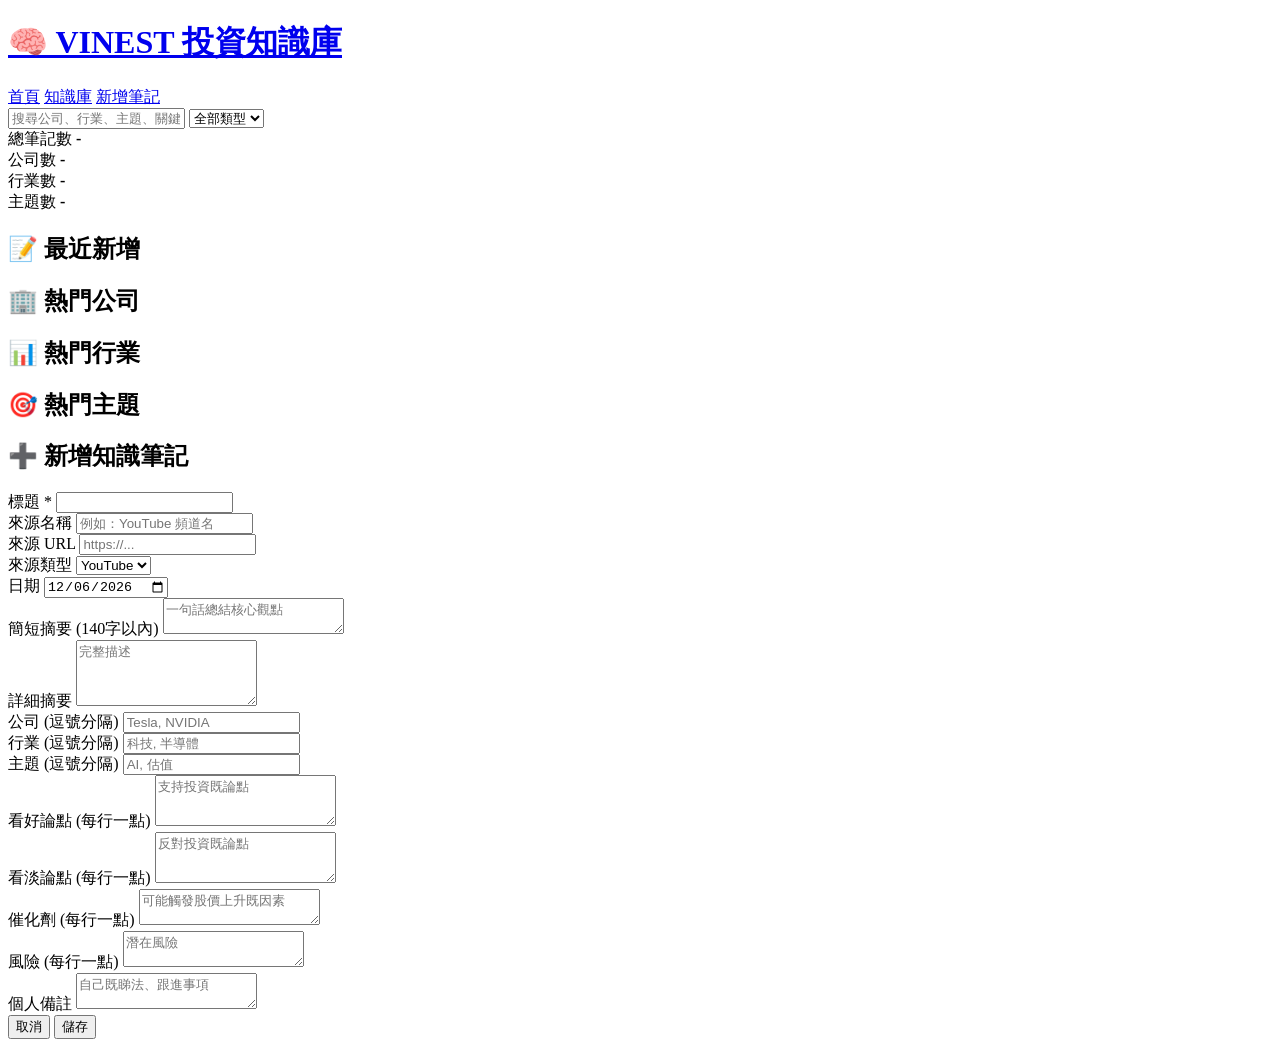
==== index.html @ 6777007d "init deploy" ====
<!DOCTYPE html>
<html lang="zh-HK">
<head>
  <meta charset="UTF-8">
  <meta name="viewport" content="width=device-width, initial-scale=1.0">
  <title>VINEST YouTube 投資知識庫</title>
  <link rel="stylesheet" href="styles.css?v=21">
</head>
<body>
  <div class="container">
    <header>
      <h1><a href="index.html">🧠 VINEST 投資知識庫</a></h1>
      <nav>
        <a href="index.html" class="active">首頁</a>
        <a href="library.html">知識庫</a>
        <a href="#" onclick="openAddModal()">新增筆記</a>
      </nav>
    </header>

    <!-- Search -->
    <div class="search-bar">
      <input type="text" id="searchInput" placeholder="搜尋公司、行業、主題、關鍵詞..." oninput="handleSearch()">
      <select id="typeFilter" onchange="handleSearch()">
        <option value="">全部類型</option>
        <option value="youtube">YouTube</option>
        <option value="note">筆記</option>
        <option value="report">報告</option>
            <option value="pdf">PDF</option>
      </select>
    </div>

    <!-- KPI Cards -->
    <div class="kpi-grid">
      <div class="kpi-card">
        <label>總筆記數</label>
        <strong id="kpiTotal">-</strong>
      </div>
      <div class="kpi-card">
        <label>公司數</label>
        <strong id="kpiCompanies">-</strong>
      </div>
      <div class="kpi-card">
        <label>行業數</label>
        <strong id="kpiSectors">-</strong>
      </div>
      <div class="kpi-card">
        <label>主題數</label>
        <strong id="kpiThemes">-</strong>
      </div>
    </div>

    <!-- Recent Entries -->
    <section class="section">
      <h2>📝 最近新增</h2>
      <div class="card-grid" id="recentGrid"></div>
    </section>

    <!-- Top Companies -->
    <section class="section">
      <h2>🏢 熱門公司</h2>
      <div class="card-grid" id="companyGrid"></div>
    </section>

    <!-- Top Sectors -->
    <section class="section">
      <h2>📊 熱門行業</h2>
      <div class="card-grid" id="sectorGrid"></div>
    </section>

    <!-- Top Themes -->
    <section class="section">
      <h2>🎯 熱門主題</h2>
      <div class="card-grid" id="themeGrid"></div>
    </section>
  </div>

  <!-- Add Modal -->
  <div class="modal-overlay" id="addModal">
    <div class="modal">
      <h2>➕ 新增知識筆記</h2>
      <form id="addForm" onsubmit="handleAdd(event)">
        <div class="form-group">
          <label>標題 *</label>
          <input type="text" name="title" required>
        </div>
        <div class="form-group">
          <label>來源名稱</label>
          <input type="text" name="source_name" placeholder="例如：YouTube 頻道名">
        </div>
        <div class="form-group">
          <label>來源 URL</label>
          <input type="url" name="source_url" placeholder="https://...">
        </div>
        <div class="form-group">
          <label>來源類型</label>
          <select name="source_type">
            <option value="youtube">YouTube</option>
            <option value="note">筆記</option>
            <option value="report">報告</option>
            <option value="pdf">PDF</option>
          </select>
        </div>
        <div class="form-group">
          <label>日期</label>
          <input type="date" name="date" id="dateInput">
        </div>
        <div class="form-group">
          <label>簡短摘要 (140字以內)</label>
          <textarea name="summary_short" rows="2" placeholder="一句話總結核心觀點"></textarea>
        </div>
        <div class="form-group">
          <label>詳細摘要</label>
          <textarea name="summary_long" rows="4" placeholder="完整描述"></textarea>
        </div>
        <div class="form-group">
          <label>公司 (逗號分隔)</label>
          <input type="text" name="companies" placeholder="Tesla, NVIDIA">
        </div>
        <div class="form-group">
          <label>行業 (逗號分隔)</label>
          <input type="text" name="sectors" placeholder="科技, 半導體">
        </div>
        <div class="form-group">
          <label>主題 (逗號分隔)</label>
          <input type="text" name="themes" placeholder="AI, 估值">
        </div>
        <div class="form-group">
          <label>看好論點 (每行一點)</label>
          <textarea name="bull_points" rows="3" placeholder="支持投資既論點"></textarea>
        </div>
        <div class="form-group">
          <label>看淡論點 (每行一點)</label>
          <textarea name="bear_points" rows="3" placeholder="反對投資既論點"></textarea>
        </div>
        <div class="form-group">
          <label>催化劑 (每行一點)</label>
          <textarea name="catalysts" rows="2" placeholder="可能觸發股價上升既因素"></textarea>
        </div>
        <div class="form-group">
          <label>風險 (每行一點)</label>
          <textarea name="risks" rows="2" placeholder="潛在風險"></textarea>
        </div>
        <div class="form-group">
          <label>個人備註</label>
          <textarea name="notes" rows="2" placeholder="自己既睇法、跟進事項"></textarea>
        </div>
        <div class="modal-actions">
          <button type="button" class="btn btn-secondary" onclick="closeAddModal()">取消</button>
          <button type="submit" class="btn">儲存</button>
        </div>
      </form>
    </div>
  </div>

  <script src="app.v22.js"></script>
  <script>
    // Set default date
    document.getElementById('dateInput').value = new Date().toISOString().split('T')[0];

    async function init() {
      const data = await loadData();
      
      // KPI
      const counts = VINEST.getEntityCounts(data.entries);
      document.getElementById('kpiTotal').textContent = data.entries.length;
      document.getElementById('kpiCompanies').textContent = counts.companies;
      document.getElementById('kpiSectors').textContent = counts.sectors;
      document.getElementById('kpiThemes').textContent = counts.themes;

      // Recent entries
      const recent = VINEST.sortEntries(data.entries, 'date').slice(0, 6);
      document.getElementById('recentGrid').innerHTML = recent.map(e => VINEST.entryCardHTML(e)).join('');

      // Top companies
      const topCompanies = VINEST.getTopEntities(data.entries, 'companies', 6);
      document.getElementById('companyGrid').innerHTML = topCompanies.map(c => 
        VINEST.entityCardHTML(c.name, c.count, `company.html?company=${encodeURIComponent(c.name)}`)
      ).join('');

      // Top sectors
      const topSectors = VINEST.getTopEntities(data.entries, 'sectors', 6);
      document.getElementById('sectorGrid').innerHTML = topSectors.map(s => 
        VINEST.entityCardHTML(s.name, s.count, `sector.html?sector=${encodeURIComponent(s.name)}`)
      ).join('');

      // Top themes
      const topThemes = VINEST.getTopEntities(data.entries, 'themes', 6);
      document.getElementById('themeGrid').innerHTML = topThemes.map(t => 
        VINEST.entityCardHTML(t.name, t.count, `theme.html?theme=${encodeURIComponent(t.name)}`)
      ).join('');
    }

    function handleSearch() {
      const q = document.getElementById('searchInput').value;
      const type = document.getElementById('typeFilter').value;
      window.location.href = `library.html?q=${encodeURIComponent(q)}&type=${type}`;
    }

    function openAddModal() {
      document.getElementById('addModal').classList.add('active');
    }
    function closeAddModal() {
      document.getElementById('addModal').classList.remove('active');
    }

    async function handleAdd(e) {
      e.preventDefault();
      const form = e.target;
      const formData = new FormData(form);
      
      const entry = {
        id: 'ent-' + Date.now(),
        title: formData.get('title'),
        source_name: formData.get('source_name'),
        source_url: formData.get('source_url'),
        source_type: formData.get('source_type'),
        date: formData.get('date'),
        summary_short: formData.get('summary_short'),
        summary_long: formData.get('summary_long'),
        companies: formData.get('companies') ? formData.get('companies').split(',').map(s => s.trim()).filter(Boolean) : [],
        sectors: formData.get('sectors') ? formData.get('sectors').split(',').map(s => s.trim()).filter(Boolean) : [],
        themes: formData.get('themes') ? formData.get('themes').split(',').map(s => s.trim()).filter(Boolean) : [],
        bull_points: formData.get('bull_points') ? formData.get('bull_points').split('\n').map(s => s.trim()).filter(Boolean) : [],
        bear_points: formData.get('bear_points') ? formData.get('bear_points').split('\n').map(s => s.trim()).filter(Boolean) : [],
        catalysts: formData.get('catalysts') ? formData.get('catalysts').split('\n').map(s => s.trim()).filter(Boolean) : [],
        risks: formData.get('risks') ? formData.get('risks').split('\n').map(s => s.trim()).filter(Boolean) : [],
        notes: formData.get('notes'),
        created_at: new Date().toISOString(),
        updated_at: new Date().toISOString()
      };

      // Save to localStorage (MVP)
      const key = 'vinest-kb-entries';
      const existing = JSON.parse(localStorage.getItem(key) || '[]');
      existing.unshift(entry);
      localStorage.setItem(key, JSON.stringify(existing));

      closeAddModal();
      alert('已儲存！');
      init();
    }

    init();
  </script>
</body>
</html>
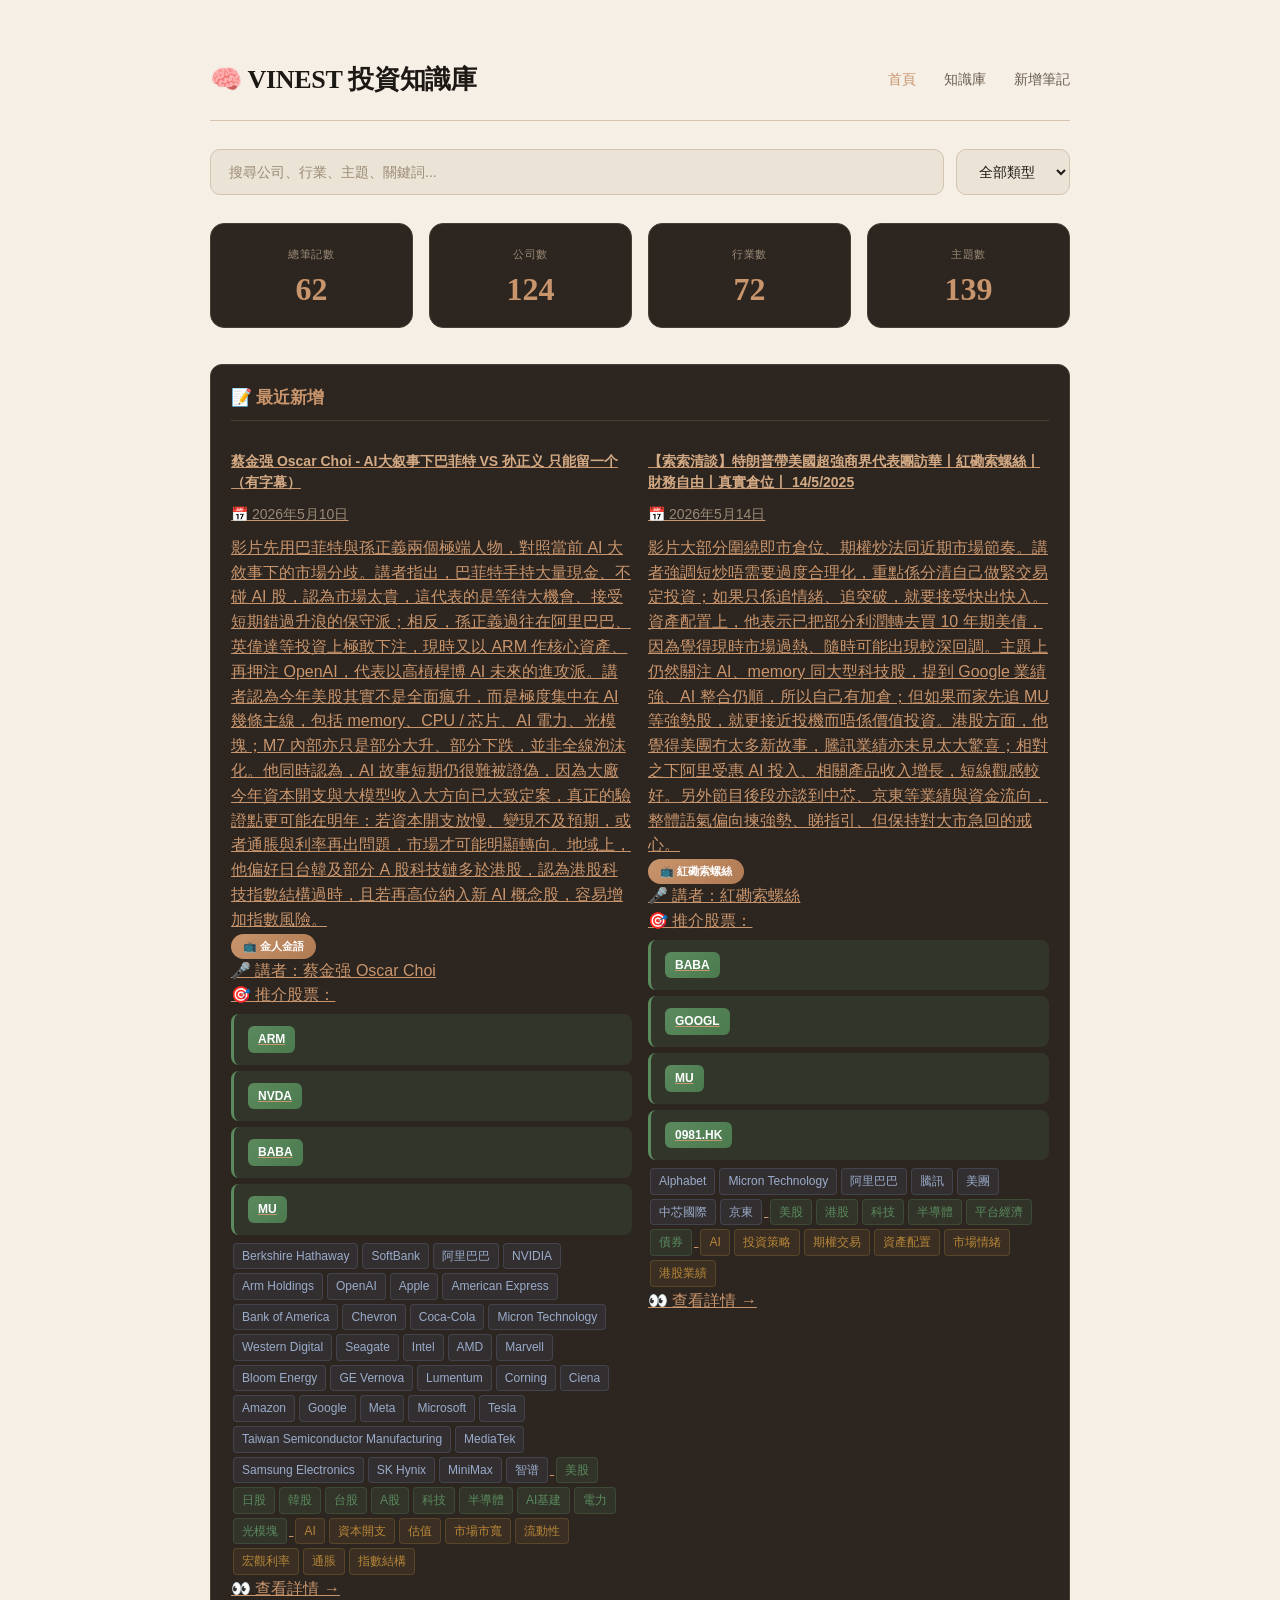
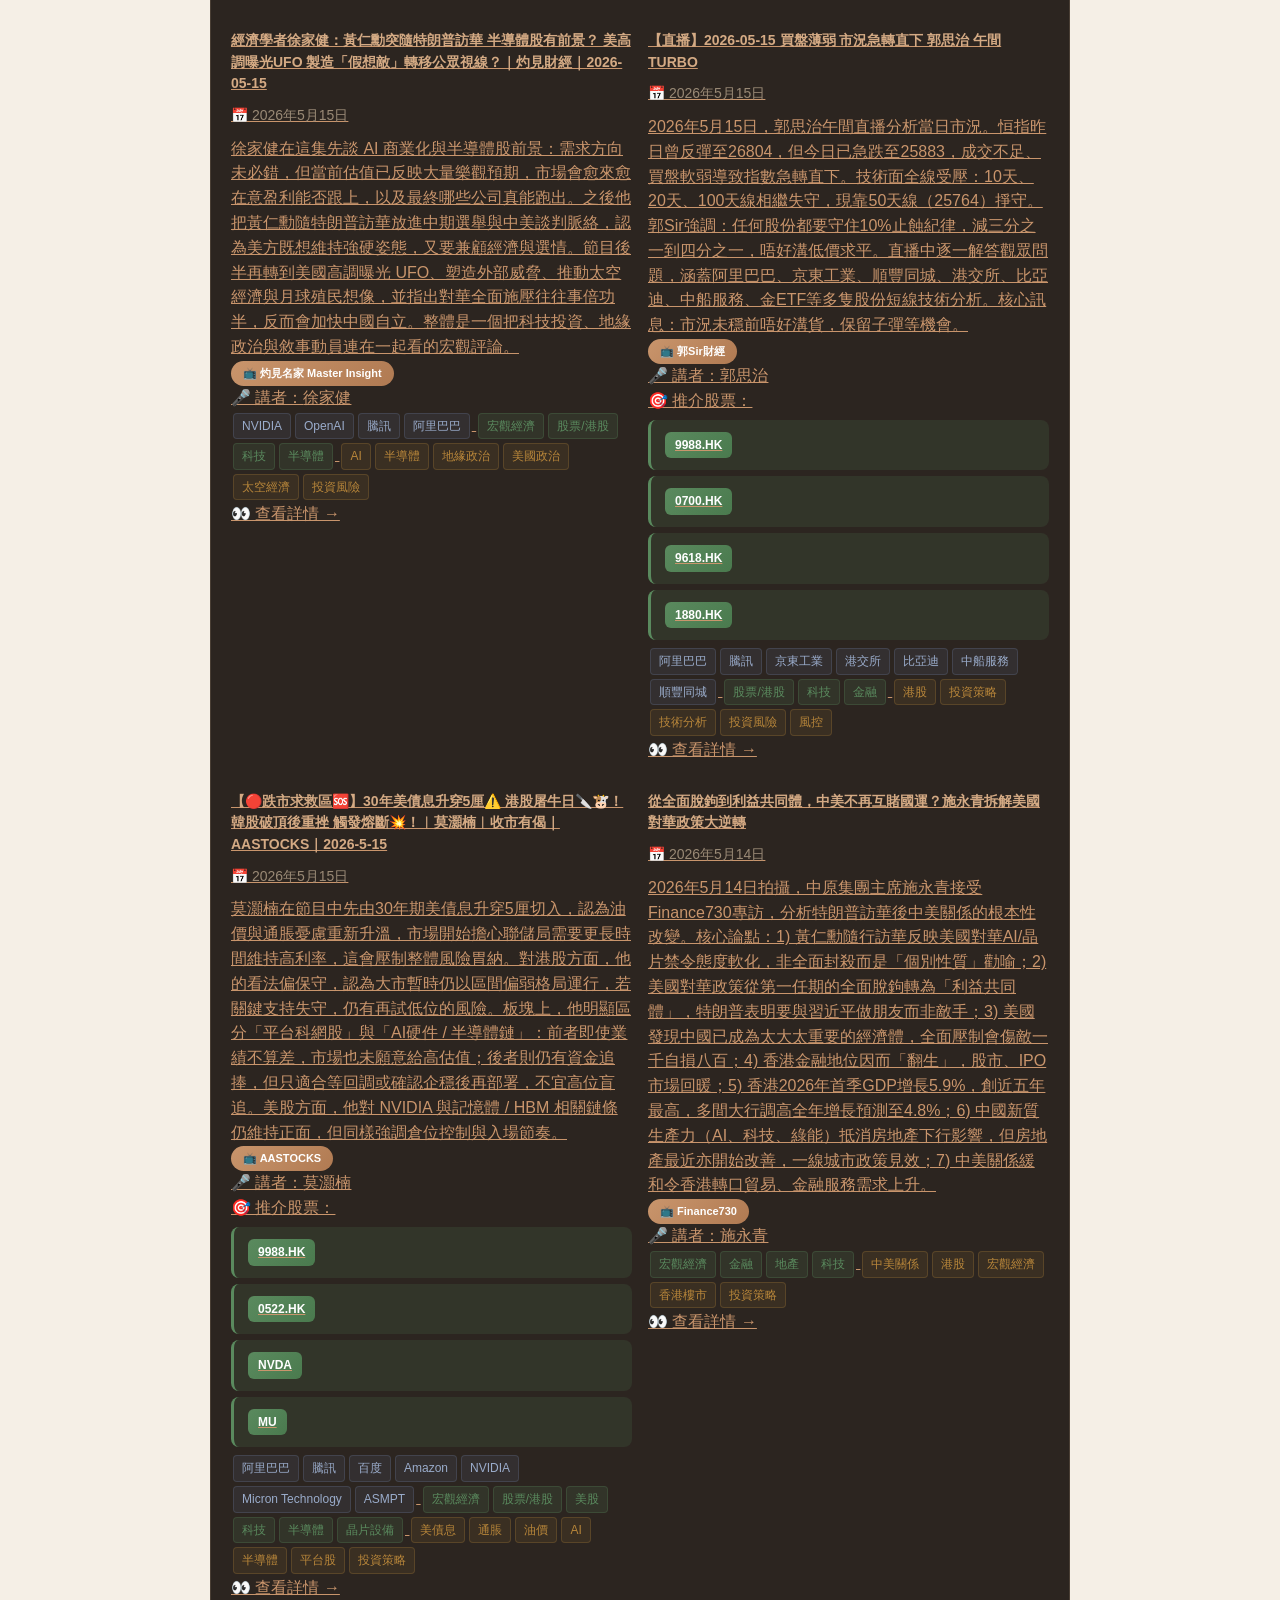
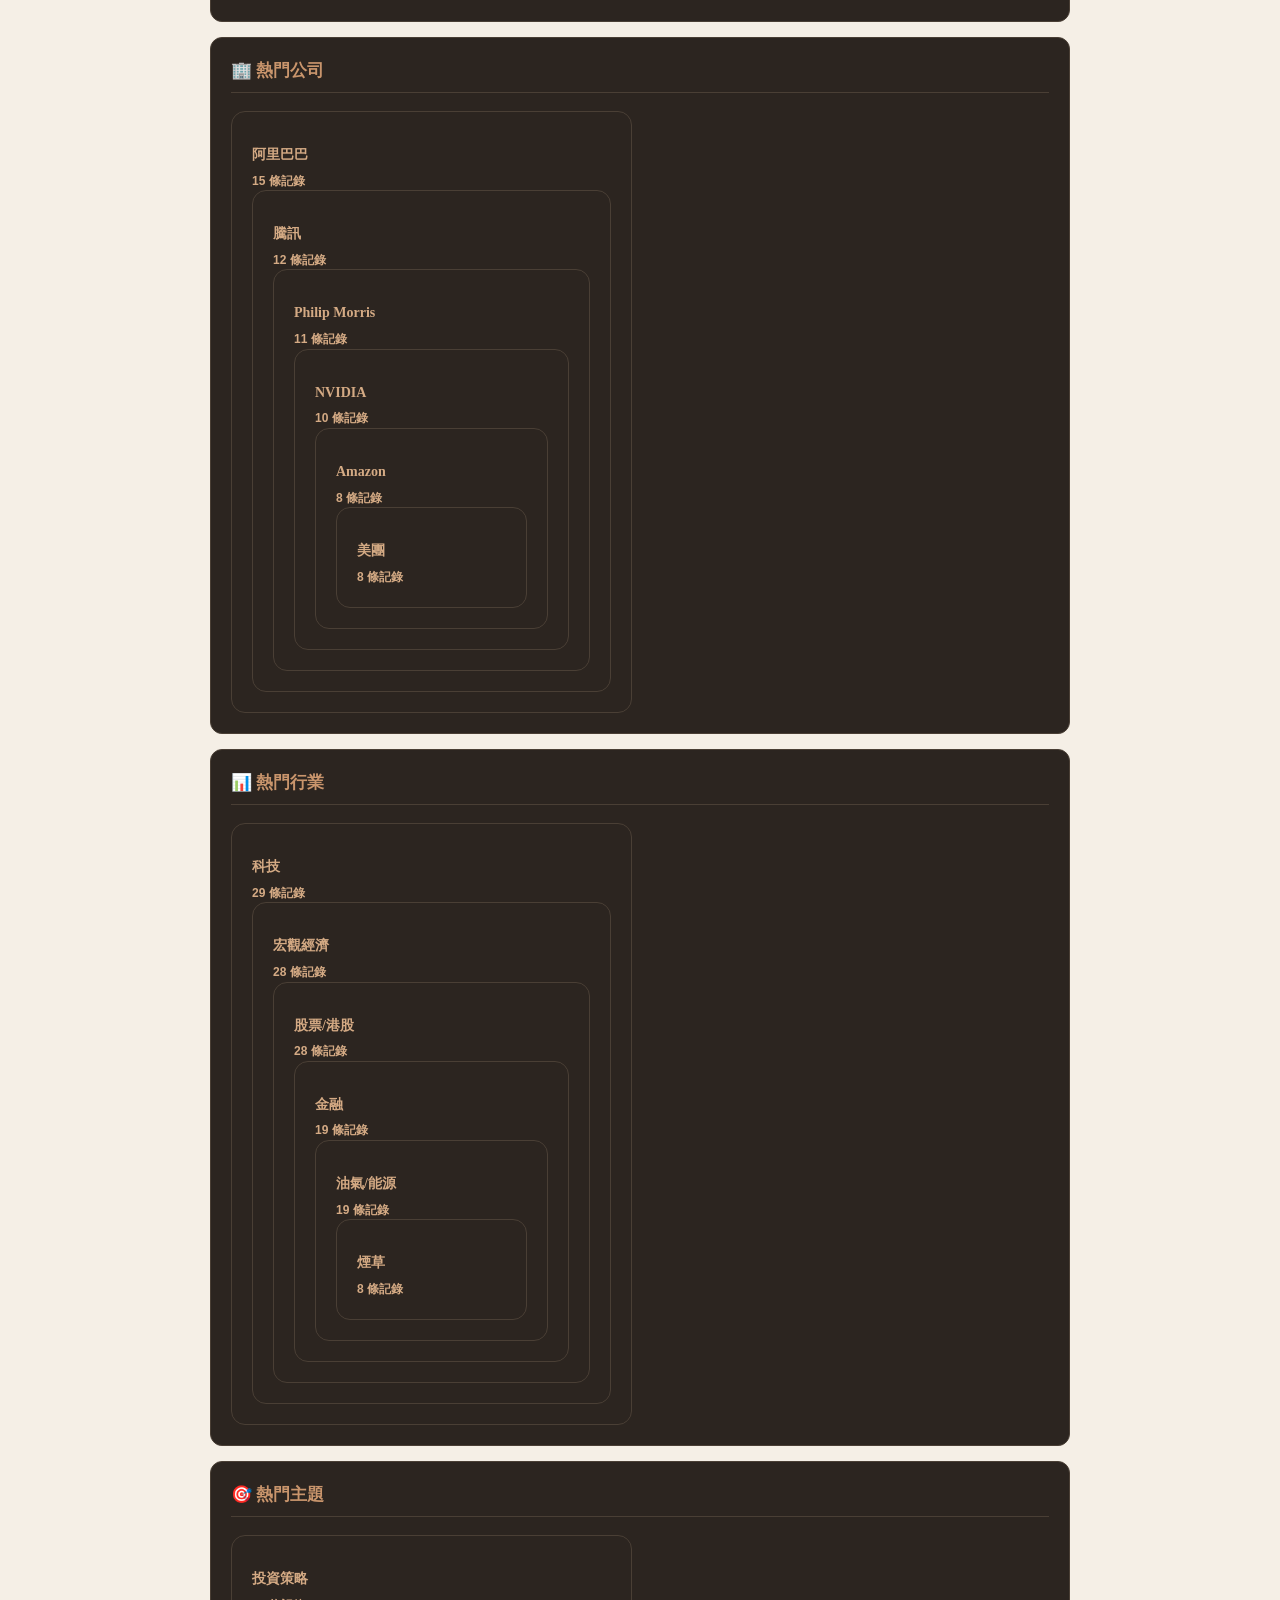
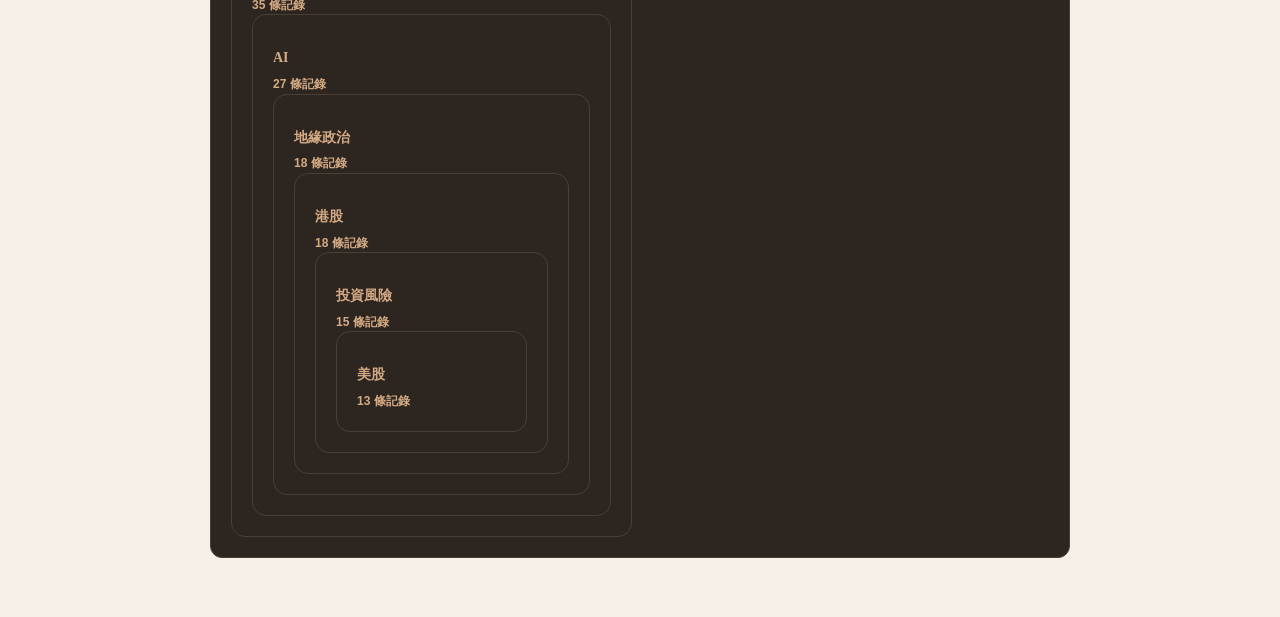
==== commit e98e3a21: "style: unify warm theme across all pages (v=23)" ====
--- a/index.html
+++ b/index.html
@@ -4,7 +4,10 @@
   <meta charset="UTF-8">
   <meta name="viewport" content="width=device-width, initial-scale=1.0">
   <title>VINEST YouTube 投資知識庫</title>
-  <link rel="stylesheet" href="styles.css?v=21">
+  <link rel="preconnect" href="https://fonts.googleapis.com">
+  <link rel="preconnect" href="https://fonts.gstatic.com" crossorigin>
+  <link href="https://fonts.googleapis.com/css2?family=Playfair+Display:wght@400;600;700&display=swap" rel="stylesheet">
+  <link rel="stylesheet" href="styles.css?v=23">
 </head>
 <body>
   <div class="container">
--- a/styles.css
+++ b/styles.css
@@ -0,0 +1,653 @@
+/* ============================
+   VINEST · Warm Professional Theme
+   暖色系專業風 · Amber Gold on Cream
+   ============================ */
+
+:root {
+  /* Warm cream background */
+  --bg-primary: #F5EFE6;
+  --bg-secondary: #EBE3D5;
+  --bg-card: #2C2520;
+  --bg-card-alt: #3A3028;
+  --border: #D4C4B0;
+  --border-card: #4A3F35;
+
+  /* Warm text hierarchy */
+  --text-primary: #1C1814;
+  --text-secondary: #6B5D4D;
+  --text-muted: #9A8A76;
+  --text-on-dark: #F0E8DC;
+
+  /* Amber gold accent */
+  --accent: #C9956C;
+  --accent-hover: #B07A52;
+  --accent-soft: #D4AA84;
+  --accent-glow: rgba(201, 149, 108, 0.18);
+
+  /* Semantic colors */
+  --success: #5A8A5E;
+  --success-light: rgba(90, 138, 94, 0.15);
+  --danger: #A0524A;
+  --danger-light: rgba(160, 82, 74, 0.12);
+  --warning: #B8863A;
+  --warning-light: rgba(184, 134, 58, 0.12);
+  --info: #6B7FA3;
+
+  /* Typography */
+  --font-display: "Palatino Linotype", "Book Antiqua", Palatino, Georgia, serif;
+  --font-body: -apple-system, BlinkMacSystemFont, "Segoe UI", Roboto, sans-serif;
+}
+
+* { box-sizing: border-box; margin: 0; padding: 0; }
+
+body {
+  font-family: var(--font-body);
+  background: var(--bg-primary);
+  color: var(--text-primary);
+  line-height: 1.55;
+  min-height: 100vh;
+}
+
+.container { max-width: 1200px; margin: 0 auto; padding: 24px 20px; }
+
+/* ─── HEADER ─── */
+header {
+  display: flex;
+  justify-content: space-between;
+  align-items: center;
+  padding: 16px 0 20px;
+  border-bottom: 1px solid var(--border);
+  margin-bottom: 28px;
+}
+header h1 {
+  font-size: 26px;
+  font-family: var(--font-display);
+  color: var(--text-primary);
+  letter-spacing: -0.3px;
+}
+header h1 a {
+  color: var(--text-primary);
+  text-decoration: none;
+}
+header nav { display: flex; gap: 28px; }
+header nav a {
+  color: var(--text-secondary);
+  text-decoration: none;
+  font-size: 14px;
+  font-weight: 500;
+  transition: color 0.2s;
+}
+header nav a:hover, header nav a.active { color: var(--accent); }
+
+/* ─── SEARCH BAR ─── */
+.search-bar {
+  display: flex;
+  gap: 12px;
+  margin-bottom: 28px;
+}
+.search-bar input, .search-bar select {
+  padding: 13px 18px;
+  background: var(--bg-secondary);
+  border: 1.5px solid var(--border);
+  border-radius: 10px;
+  color: var(--text-primary);
+  font-size: 14px;
+  transition: border-color 0.2s, box-shadow 0.2s;
+}
+.search-bar input { flex: 1; }
+.search-bar input::placeholder { color: var(--text-muted); }
+.search-bar input:focus {
+  outline: none;
+  border-color: var(--accent);
+  box-shadow: 0 0 0 3px var(--accent-glow);
+}
+.search-bar select { cursor: pointer; }
+
+/* ─── KPI GRID ─── */
+.kpi-grid {
+  display: grid;
+  grid-template-columns: repeat(4, 1fr);
+  gap: 16px;
+  margin-bottom: 36px;
+}
+.kpi-card {
+  background: var(--bg-card);
+  border: 1px solid var(--border-card);
+  border-radius: 14px;
+  padding: 22px 18px;
+  text-align: center;
+  transition: transform 0.2s, box-shadow 0.2s;
+}
+.kpi-card:hover {
+  transform: translateY(-2px);
+  box-shadow: 0 6px 20px rgba(44, 37, 32, 0.15);
+}
+.kpi-card label {
+  display: block;
+  color: var(--text-muted);
+  font-size: 11px;
+  text-transform: uppercase;
+  letter-spacing: 0.6px;
+  margin-bottom: 10px;
+}
+.kpi-card strong {
+  display: block;
+  font-size: 32px;
+  font-weight: 700;
+  font-family: var(--font-display);
+  color: var(--accent);
+  line-height: 1;
+}
+
+/* ─── SECTIONS ─── */
+.section { margin-bottom: 36px; }
+.section h2 {
+  font-size: 18px;
+  font-family: var(--font-display);
+  margin-bottom: 18px;
+  color: var(--text-primary);
+  display: flex;
+  align-items: center;
+  gap: 10px;
+}
+
+/* ─── CARD GRID ─── */
+.card-grid {
+  display: grid;
+  grid-template-columns: repeat(auto-fill, minmax(300px, 1fr));
+  gap: 16px;
+}
+
+/* ─── ENTRY CARD ─── */
+.entry-card {
+  background: var(--bg-card);
+  border: 1px solid var(--border-card);
+  border-radius: 14px;
+  padding: 20px;
+  cursor: pointer;
+  transition: all 0.25s ease;
+}
+.entry-card:hover {
+  border-color: var(--accent);
+  transform: translateY(-3px);
+  box-shadow: 0 8px 24px rgba(44, 37, 32, 0.2), 0 0 0 1px var(--accent-glow);
+}
+.entry-card h3 {
+  font-size: 16px;
+  font-family: var(--font-display);
+  margin-bottom: 8px;
+  line-height: 1.4;
+  color: var(--text-on-dark);
+}
+.entry-card .meta {
+  display: flex;
+  align-items: center;
+  gap: 8px;
+  font-size: 12px;
+  color: var(--text-muted);
+  margin-bottom: 12px;
+}
+.entry-card .summary {
+  font-size: 13px;
+  color: #B8A898;
+  margin: 8px 0 14px;
+  line-height: 1.6;
+  display: -webkit-box;
+  -webkit-line-clamp: 2;
+  -webkit-box-orient: vertical;
+  overflow: hidden;
+}
+.entry-card .tags { display: flex; flex-wrap: wrap; gap: 6px; }
+.entry-card .view-more {
+  margin-top: 12px;
+  padding-top: 12px;
+  border-top: 1px solid var(--border-card);
+  font-size: 13px;
+  color: var(--accent);
+  font-weight: 500;
+}
+.entry-card .entry-extra { font-size: 12px; color: var(--text-muted); margin: 6px 0; }
+.entry-card .entry-extra .label { color: var(--accent); font-weight: 600; }
+
+/* ─── ENTITY CARD ─── */
+.entity-card {
+  background: var(--bg-card);
+  border: 1px solid var(--border-card);
+  border-radius: 14px;
+  padding: 20px;
+  cursor: pointer;
+  transition: all 0.25s ease;
+}
+.entity-card:hover {
+  border-color: var(--accent-soft);
+  transform: translateY(-2px);
+  box-shadow: 0 6px 18px rgba(44, 37, 32, 0.15);
+}
+.entity-card h3 {
+  font-size: 17px;
+  font-family: var(--font-display);
+  color: var(--text-on-dark);
+  margin-bottom: 8px;
+}
+.entity-card .count {
+  font-size: 12px;
+  color: var(--accent-soft);
+  font-weight: 600;
+}
+.entity-card .ticker { color: var(--accent); font-weight: 600; }
+
+/* ─── TAGS ─── */
+.tag {
+  display: inline-block;
+  padding: 4px 10px;
+  background: rgba(201, 149, 108, 0.1);
+  border: 1px solid rgba(201, 149, 108, 0.25);
+  border-radius: 999px;
+  font-size: 11px;
+  color: var(--accent-soft);
+  transition: background 0.2s;
+}
+.tag:hover { background: rgba(201, 149, 108, 0.2); color: var(--accent); }
+.tag.company { background: rgba(107, 127, 163, 0.12); border-color: rgba(107, 127, 163, 0.25); color: #9AACCB; }
+.tag.sector { background: var(--success-light); border-color: rgba(90, 138, 94, 0.25); color: var(--success); }
+.tag.theme { background: rgba(184, 134, 58, 0.1); border-color: rgba(184, 134, 58, 0.25); color: var(--warning); }
+
+/* ─── BUTTONS ─── */
+.btn {
+  display: inline-flex;
+  align-items: center;
+  gap: 6px;
+  padding: 11px 20px;
+  background: var(--accent);
+  color: #fff;
+  border: none;
+  border-radius: 10px;
+  cursor: pointer;
+  font-size: 14px;
+  font-weight: 600;
+  text-decoration: none;
+  transition: background 0.2s, transform 0.15s;
+}
+.btn:hover {
+  background: var(--accent-hover);
+  transform: translateY(-1px);
+}
+.btn-secondary { background: var(--bg-card-alt); border: 1px solid var(--border-card); }
+.btn-danger { background: var(--danger); }
+
+/* ─── CHANNEL BADGE ─── */
+.channel-badge {
+  display: inline-block;
+  padding: 4px 12px;
+  background: linear-gradient(135deg, var(--accent), var(--accent-hover));
+  color: white;
+  border-radius: 999px;
+  font-size: 11px;
+  font-weight: 600;
+}
+.channel-badge-large {
+  margin: 10px 0 14px 0;
+}
+.channel-badge-large span {
+  display: inline-block;
+  padding: 5px 14px;
+  background: linear-gradient(135deg, var(--accent), var(--accent-hover));
+  color: white;
+  border-radius: 999px;
+  font-size: 13px;
+  font-weight: 600;
+}
+
+/* ─── STOCK RECOMMEND ─── */
+.stock-recommend {
+  display: flex;
+  align-items: flex-start;
+  gap: 8px;
+  margin: 6px 0;
+  padding: 8px 10px;
+  background: var(--success-light);
+  border-radius: 8px;
+  border-left: 3px solid var(--success);
+}
+.stock-recommend .stock-tag {
+  flex-shrink: 0;
+  padding: 4px 10px;
+  background: linear-gradient(135deg, var(--success), #4A7A4E);
+  color: white;
+  border-radius: 6px;
+  font-size: 12px;
+  font-weight: 600;
+}
+.stock-recommend .stock-reason {
+  flex: 1;
+  font-size: 12px;
+  color: var(--text-primary);
+  line-height: 1.4;
+  padding-left: 8px;
+}
+
+/* ─── TARGET TAG ─── */
+.target-tag {
+  display: inline-block;
+  padding: 3px 10px;
+  background: var(--success-light);
+  color: var(--success);
+  border: 1px solid rgba(90, 138, 94, 0.3);
+  border-radius: 6px;
+  font-size: 11px;
+  font-weight: 600;
+  margin-right: 5px;
+  margin-bottom: 3px;
+}
+
+/* ─── DETAIL PAGE ─── */
+.detail-header { margin-bottom: 28px; }
+.detail-header h1 {
+  font-size: 30px;
+  font-family: var(--font-display);
+  margin-bottom: 14px;
+  line-height: 1.3;
+  color: var(--text-primary);
+}
+.detail-header .meta {
+  display: flex;
+  gap: 16px;
+  color: var(--text-secondary);
+  font-size: 14px;
+  flex-wrap: wrap;
+}
+.detail-header .source a { color: var(--accent); }
+
+.detail-section { margin-bottom: 24px; }
+.detail-section h3 {
+  font-size: 15px;
+  font-family: var(--font-display);
+  margin-bottom: 12px;
+  color: var(--text-secondary);
+  text-transform: uppercase;
+  letter-spacing: 0.4px;
+  border-bottom: 1px solid var(--border);
+  padding-bottom: 8px;
+}
+.detail-section p { line-height: 1.75; }
+.detail-section ul { padding-left: 20px; }
+.detail-section li { margin: 8px 0; line-height: 1.65; }
+
+/* ─── POINTS GRID ─── */
+.points-grid {
+  display: grid;
+  grid-template-columns: 1fr 1fr;
+  gap: 16px;
+}
+.point-card {
+  background: var(--bg-card);
+  border-radius: 12px;
+  padding: 18px;
+  border: 1px solid var(--border-card);
+}
+.point-card h4 {
+  font-size: 13px;
+  margin-bottom: 12px;
+  display: flex;
+  align-items: center;
+  gap: 8px;
+  text-transform: uppercase;
+  letter-spacing: 0.4px;
+}
+.point-card.bull h4 { color: var(--success); }
+.point-card.bear h4 { color: var(--danger); }
+.point-card.catalyst h4 { color: var(--warning); }
+.point-card.risk h4 { color: var(--danger); }
+.point-card ul { padding-left: 18px; font-size: 14px; line-height: 1.6; }
+
+/* ─── RELATED ─── */
+.related-section { margin-top: 32px; }
+.related-section h3 { margin-bottom: 16px; font-family: var(--font-display); }
+
+/* ─── MODAL ─── */
+.modal-overlay {
+  display: none;
+  position: fixed;
+  inset: 0;
+  background: rgba(28, 24, 20, 0.6);
+  backdrop-filter: blur(4px);
+  align-items: center;
+  justify-content: center;
+  z-index: 999;
+}
+.modal-overlay.active {
+  display: flex;
+}
+.modal {
+  background: var(--bg-primary);
+  border: 1px solid var(--border);
+  border-radius: 16px;
+  padding: 28px;
+  max-width: 520px;
+  width: 90%;
+  max-height: 85vh;
+  overflow-y: auto;
+}
+.modal h2 {
+  font-family: var(--font-display);
+  font-size: 20px;
+  margin-bottom: 20px;
+  color: var(--text-primary);
+}
+.modal input, .modal select, .modal textarea {
+  width: 100%;
+  padding: 11px 14px;
+  background: var(--bg-secondary);
+  border: 1.5px solid var(--border);
+  border-radius: 8px;
+  color: var(--text-primary);
+  font-size: 14px;
+  margin-bottom: 12px;
+  transition: border-color 0.2s;
+}
+.modal input:focus, .modal select:focus, .modal textarea:focus {
+  outline: none;
+  border-color: var(--accent);
+}
+.modal textarea { resize: vertical; min-height: 80px; }
+.modal .btn-row { display: flex; gap: 10px; margin-top: 16px; }
+.modal .close-btn {
+  background: var(--bg-secondary);
+  border: 1px solid var(--border);
+  color: var(--text-secondary);
+}
+.modal .form-group { margin-bottom: 14px; }
+.modal .form-group label {
+  display: block;
+  font-size: 12px;
+  color: var(--text-secondary);
+  margin-bottom: 6px;
+  text-transform: uppercase;
+  letter-spacing: 0.4px;
+}
+
+/* ─── DETAIL.HTML INLINE STYLES (keep for compatibility) ─── */
+body { background: var(--bg-primary); color: var(--text-primary); padding: 20px; }
+.container { max-width: 900px; margin: 0 auto; }
+h1 { color: var(--accent); font-family: var(--font-display); }
+.meta { color: var(--text-muted); margin: 10px 0; font-size: 14px; }
+.section {
+  background: var(--bg-card);
+  border: 1px solid var(--border-card);
+  border-radius: 12px;
+  padding: 20px;
+  margin: 15px 0;
+}
+.section h2 {
+  color: var(--accent);
+  margin-top: 0;
+  font-size: 17px;
+  font-family: var(--font-display);
+  border-bottom: 1px solid var(--border-card);
+  padding-bottom: 8px;
+}
+.section h3 { color: var(--accent-soft); margin: 12px 0 6px; font-size: 14px; }
+.stock-tag {
+  display: inline-block;
+  padding: 5px 12px;
+  background: linear-gradient(135deg, var(--success), #4A7A4E);
+  color: white;
+  border-radius: 6px;
+  margin: 4px;
+  font-weight: 600;
+  font-size: 13px;
+}
+.stock-reason { display: block; font-size: 12px; color: var(--text-muted); margin-top: 4px; }
+a { color: var(--accent); }
+.back {
+  display: inline-block;
+  padding: 10px 20px;
+  background: var(--accent);
+  color: white;
+  text-decoration: none;
+  border-radius: 8px;
+  margin-bottom: 20px;
+  font-weight: 600;
+}
+ul { padding-left: 20px; line-height: 1.8; }
+li { margin: 4px 0; }
+.loading { text-align: center; padding: 40px; color: var(--text-muted); }
+.tag {
+  display: inline-block;
+  padding: 3px 8px;
+  background: var(--bg-card-alt);
+  border: 1px solid var(--border-card);
+  border-radius: 4px;
+  margin: 2px;
+  font-size: 12px;
+  color: var(--text-muted);
+}
+.tag-bull { border-color: var(--success); color: var(--success); }
+.tag-bear { border-color: var(--danger); color: var(--danger); }
+.tag-cc { border-color: var(--warning); color: var(--warning); }
+.thesis-box {
+  background: var(--bg-card-alt);
+  border-left: 3px solid var(--accent);
+  padding: 12px 16px;
+  margin: 8px 0;
+  border-radius: 0 8px 8px 0;
+}
+.thesis-box h4 { color: var(--accent-soft); margin: 0 0 8px; font-size: 14px; font-family: var(--font-display); }
+.thesis-box p { margin: 0; color: var(--text-on-dark); font-size: 14px; line-height: 1.6; }
+.logic-chain {
+  background: var(--bg-card-alt);
+  border: 1px solid var(--border-card);
+  border-radius: 10px;
+  padding: 14px;
+  margin: 12px 0;
+}
+.logic-chain .topic { color: var(--warning); font-weight: 600; font-size: 14px; margin-bottom: 8px; }
+.logic-chain .chain { padding-left: 16px; border-left: 2px solid var(--border-card); margin: 8px 0; }
+.logic-chain .chain p { margin: 4px 0; font-size: 13px; color: #B8A898; }
+.logic-chain .premises { color: var(--text-muted); font-size: 12px; padding-left: 16px; }
+.logic-chain .conclusion { color: var(--text-on-dark); font-size: 13px; margin-top: 8px; padding: 8px; background: rgba(201, 149, 108, 0.08); border-radius: 6px; }
+.logic-chain .action { color: var(--success); font-size: 13px; margin-top: 6px; }
+.logic-chain .expiry { color: var(--danger); font-size: 12px; margin-top: 4px; }
+.cross-ref {
+  background: var(--bg-card-alt);
+  border: 1px solid var(--border-card);
+  border-radius: 10px;
+  padding: 14px;
+  margin: 12px 0;
+}
+.cross-ref .topic { color: var(--warning); font-weight: 600; margin-bottom: 10px; font-size: 14px; }
+.cross-ref .source { padding: 8px 12px; margin: 6px 0; background: rgba(201, 149, 108, 0.06); border-radius: 6px; }
+.cross-ref .source-name { color: var(--accent-soft); font-weight: 600; }
+.cross-ref .winner { color: var(--success); font-size: 13px; margin-top: 8px; padding: 6px 10px; background: var(--success-light); border-radius: 4px; }
+.portfolio-app {
+  background: var(--bg-card);
+  border: 2px solid var(--accent);
+  border-radius: 12px;
+  padding: 20px;
+  margin: 15px 0;
+}
+.portfolio-app h2 { color: var(--accent); margin-top: 0; font-family: var(--font-display); }
+.portfolio-row { display: flex; padding: 8px 0; border-bottom: 1px solid var(--border-card); }
+.portfolio-row:last-child { border-bottom: none; }
+.portfolio-label { color: var(--text-muted); width: 160px; flex-shrink: 0; font-size: 13px; }
+.portfolio-value { color: var(--text-on-dark); font-size: 14px; }
+.core-thesis-grid { display: grid; grid-template-columns: 1fr 1fr; gap: 10px; margin: 10px 0; }
+.core-thesis-item { background: var(--bg-card-alt); border-radius: 8px; padding: 10px 12px; }
+.core-thesis-item .key { color: var(--text-muted); font-size: 11px; text-transform: uppercase; margin-bottom: 4px; letter-spacing: 0.4px; }
+.core-thesis-item .val { color: var(--text-on-dark); font-size: 13px; }
+.bull-bear-grid { display: grid; grid-template-columns: 1fr 1fr; gap: 12px; margin: 10px 0; }
+.bull-section { border-left: 3px solid var(--success); }
+.bear-section { border-left: 3px solid var(--danger); }
+.case-item { background: var(--bg-card-alt); border-radius: 8px; padding: 10px 12px; margin: 6px 0; }
+.case-item .thesis { color: var(--text-on-dark); font-size: 13px; margin-bottom: 4px; }
+.case-item .meta { color: var(--text-muted); font-size: 11px; }
+.catalyst-list, .risk-list { padding-left: 20px; }
+.catalyst-list li, .risk-list li { margin: 4px 0; font-size: 14px; }
+.positive-cat { color: var(--success); }
+.negative-cat { color: var(--danger); }
+
+/* ─── RESPONSIVE ─── */
+@media (max-width: 768px) {
+  .kpi-grid { grid-template-columns: repeat(2, 1fr); }
+  .points-grid { grid-template-columns: 1fr; }
+  .card-grid { grid-template-columns: 1fr; }
+  header { flex-direction: column; gap: 16px; text-align: center; }
+  .detail-header h1 { font-size: 22px; }
+  .search-bar { flex-direction: column; }
+}
+
+/* ─── LIBRARY / COMPANY / SECTOR PAGES ─── */
+body.library-page { background: var(--bg-primary); }
+.filter-bar {
+  display: flex;
+  gap: 12px;
+  flex-wrap: wrap;
+  margin-bottom: 24px;
+  align-items: center;
+}
+.filter-bar input {
+  padding: 11px 16px;
+  background: var(--bg-secondary);
+  border: 1.5px solid var(--border);
+  border-radius: 10px;
+  color: var(--text-primary);
+  font-size: 14px;
+  flex: 1;
+  min-width: 200px;
+}
+.filter-bar input:focus {
+  outline: none;
+  border-color: var(--accent);
+  box-shadow: 0 0 0 3px var(--accent-glow);
+}
+.filter-bar select {
+  padding: 11px 16px;
+  background: var(--bg-secondary);
+  border: 1.5px solid var(--border);
+  border-radius: 10px;
+  color: var(--text-primary);
+  font-size: 14px;
+  cursor: pointer;
+}
+.filter-tabs {
+  display: flex;
+  gap: 8px;
+  flex-wrap: wrap;
+}
+.filter-tab {
+  padding: 7px 16px;
+  background: var(--bg-secondary);
+  border: 1.5px solid var(--border);
+  border-radius: 999px;
+  cursor: pointer;
+  font-size: 13px;
+  color: var(--text-secondary);
+  transition: all 0.2s;
+}
+.filter-tab:hover { border-color: var(--accent); color: var(--accent); }
+.filter-tab.active {
+  background: var(--accent);
+  border-color: var(--accent);
+  color: white;
+  font-weight: 600;
+}
